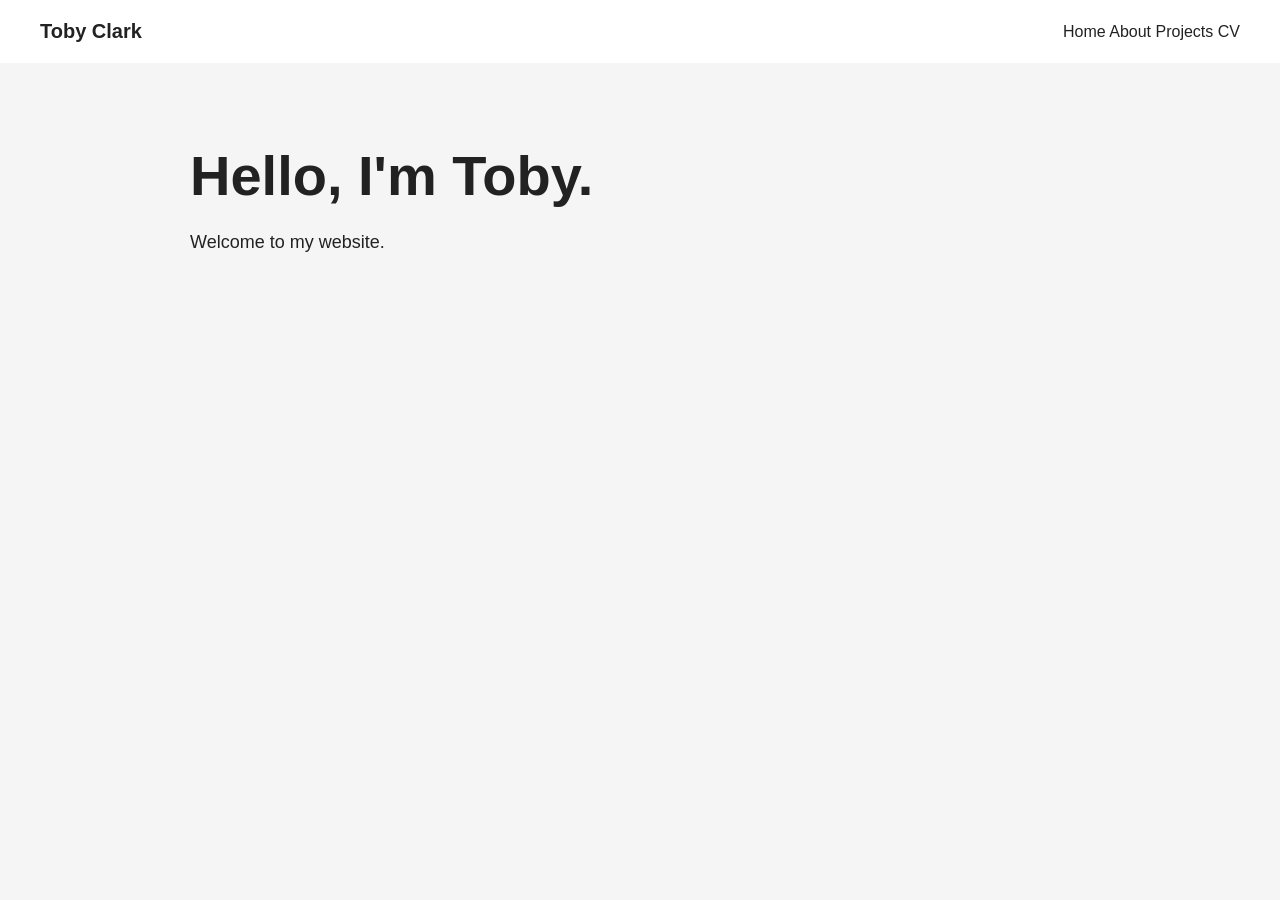
==== index.html @ 396d9fc7 "Add initial website styling" ====
<!DOCTYPE html>
<html lang="en">
<head>
    <meta charset="UTF-8">
    <meta name="viewport" content="width=device-width, initial-scale=1.0">
    <title>Toby Clark</title>
    
    <link rel="stylesheet" href="css/style.css">
</head>

<body>

    <nav>
        <a href="index.html">Toby Clark</a>

        <div>
            <a href="index.html">Home</a>
            <a href="about.html">About</a>
            <a href="projects.html">Projects</a>
            <a href="cv.html">CV</a>
        </div>
    </nav>

    <main>

        <h1>Hello, I'm Toby.</h1>

        <p>Welcome to my website.</p>

    </main>

</body>

</html>
---- css/style.css ----
body {
    font-family: Arial, sans-serif;
    margin: 0;
    background-color: #f5f5f5;
    color: #222;
}

nav {
    display: flex;
    justify-content: space-between;
    align-items: center;
    padding: 20px 40px;
    background-color: white;
}

nav a {
    color: #222;
    text-decoration: none;
}

.nav-links a {
    margin-left: 25px;
}

nav > a {
    font-size: 20px;
    font-weight: bold;
}

main {
    max-width: 900px;
    margin: 80px auto;
    padding: 0 30px;
}

h1 {
    font-size: 56px;
    margin-bottom: 20px;
}

p {
    font-size: 18px;
    line-height: 1.6;
}
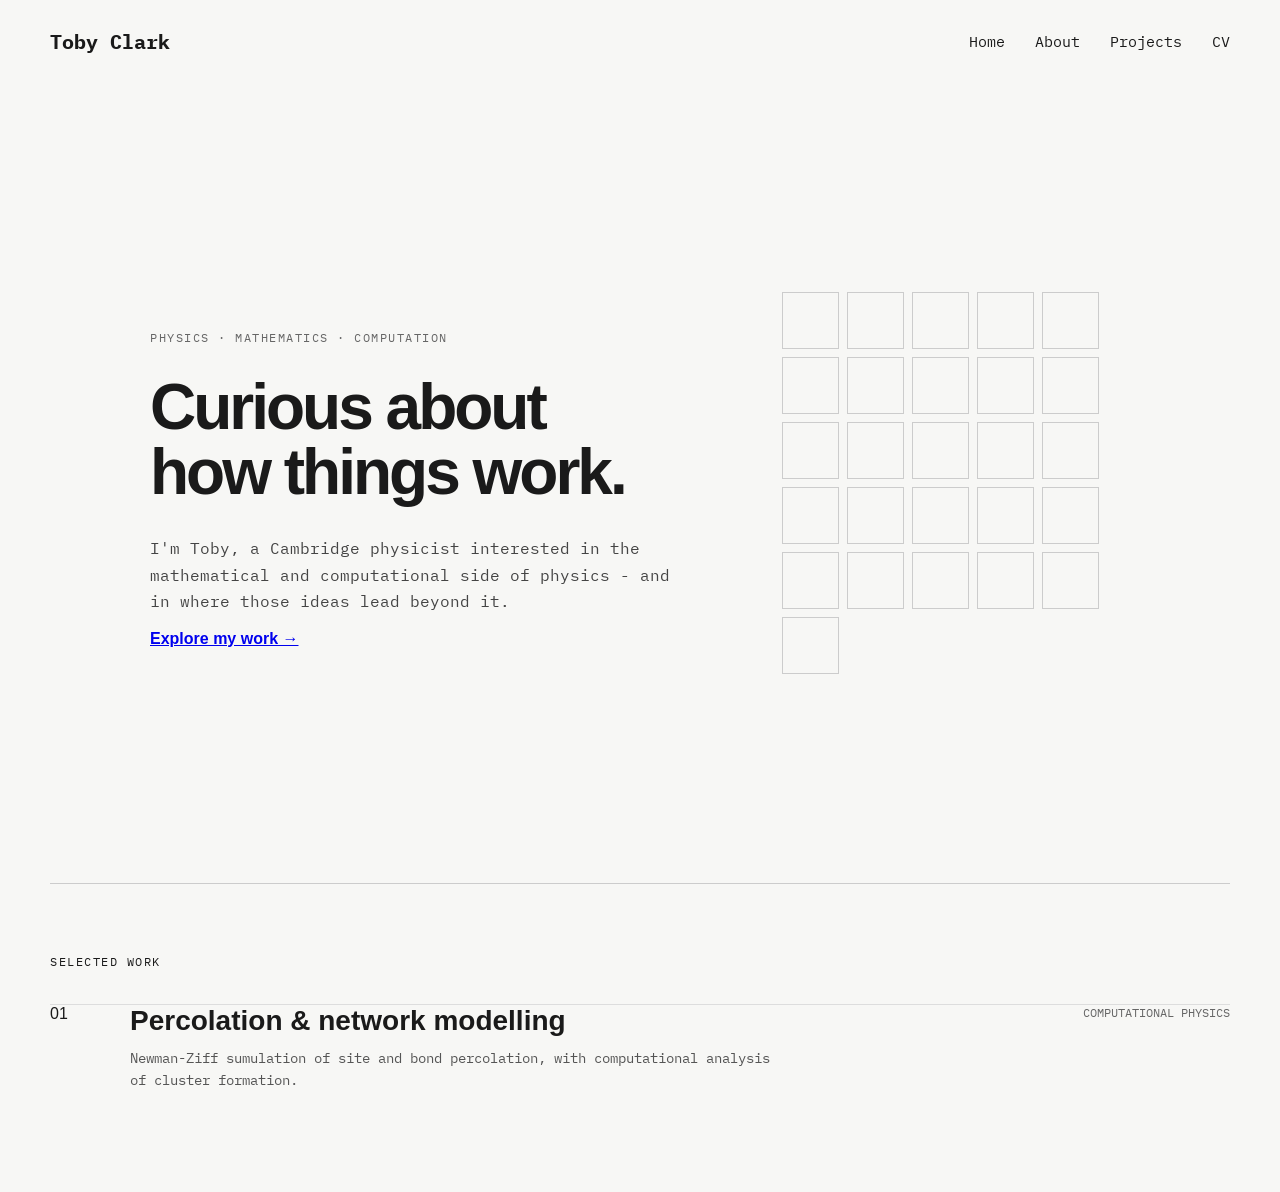
==== commit bd429651: "Refine homepage typography and layout" ====
--- a/index.html
+++ b/index.html
@@ -4,16 +4,16 @@
     <meta charset="UTF-8">
     <meta name="viewport" content="width=device-width, initial-scale=1.0">
     <title>Toby Clark</title>
-    
+
     <link rel="stylesheet" href="css/style.css">
 </head>
 
 <body>
 
     <nav>
-        <a href="index.html">Toby Clark</a>
+        <a href="index.html" class="logo">Toby Clark</a>
 
-        <div>
+        <div class="nav-links">
             <a href="index.html">Home</a>
             <a href="about.html">About</a>
             <a href="projects.html">Projects</a>
@@ -23,11 +23,77 @@
 
     <main>
 
-        <h1>Hello, I'm Toby.</h1>
+        <section class="hero">
 
-        <p>Welcome to my website.</p>
+            <div class="hero-txt">
+
+                <p class="eyebrow">PHYSICS · MATHEMATICS · COMPUTATION</p>
+
+                <h1>Curious about<br>how things work.</h1>
+
+                <p class="intro">I'm Toby, a Cambridge physicist interested in the
+                    mathematical and computational side of physics -
+                    and in where those ideas lead beyond it.
+                </p>
+
+                <a href="projects.html" class="hero-link">
+                    Explore my work →
+                </a>
+
+            </div>
+
+            <div class="hero-visual">
+                <div class="percolation-grid">
+                    <span></span>
+                    <span></span>
+                    <span></span>
+                    <span></span>
+                    <span></span>
+                    <span></span>
+                    <span></span>
+                    <span></span>
+                    <span></span>
+                    <span></span>
+                    <span></span>
+                    <span></span>
+                    <span></span>
+                    <span></span>
+                    <span></span>
+                    <span></span>
+                    <span></span>
+                    <span></span>
+                    <span></span>
+                    <span></span>
+                    <span></span>
+                    <span></span>
+                    <span></span>
+                    <span></span>
+                    <span></span>
+                    <span></span>
+                </div>
+            </div>
+
+        </section>
+
+        <section class="work-preview">
+            <div class="section-label">SELECTED WORK</div>
+
+            <div class="work-item">
+                <div class="work number">01</div>
+                <div>
+                    <h2>Percolation &amp; network modelling</h2>
+                    <p>
+                        Newman-Ziff sumulation of site and bond percolation,
+                        with computational analysis of cluster formation.
+                    </p>
+                </div>
+                <div class="work-type">COMPUTATIONAL PHYSICS</div>
+            </div>
+        </section>
 
     </main>
+
+    <script src="js/percolation.js"></script>
 
 </body>
 
--- a/css/style.css
+++ b/css/style.css
@@ -1,44 +1,155 @@
+@import url('https://fonts.googleapis.com/css2?family=IBM+Plex+Mono:wght@400;500&display=swap');
+
 body {
     font-family: Arial, sans-serif;
     margin: 0;
-    background-color: #f5f5f5;
-    color: #222;
+    background-color: #f7f7f5;
+    color: #1a1a1a;
 }
 
 nav {
     display: flex;
     justify-content: space-between;
     align-items: center;
-    padding: 20px 40px;
-    background-color: white;
+    padding: 28px 50px; 
 }
 
 nav a {
-    color: #222;
+    font-family: 'IBM Plex Mono', monospace;
+    color: #1a1a1a;
     text-decoration: none;
 }
 
-.nav-links a {
-    margin-left: 25px;
-}
-
-nav > a {
+.logo {
     font-size: 20px;
     font-weight: bold;
 }
 
+.nav-links {
+    display: flex;
+    gap: 30px;
+}
+
+.nav-links a {
+    font-size: 15px;
+}
+
 main {
-    max-width: 900px;
-    margin: 80px auto;
-    padding: 0 30px;
+    max-width: 1200px;
+    margin: 0 auto;
+    padding: 0 50px;
+}
+
+.hero {
+    min-height: calc(100vh - 100px);
+    display: flex;
+    align-items: center;
+    justify-content: center;
+    gap: 80px;
+}
+
+.hero-text {
+    max-width: 650px;
+}
+
+.eyebrow {
+    font-family: 'IBM Plex Mono', monospace;
+    font-size: 12px;
+    letter-spacing: 1.5px;
+    margin-bottom: 30px;
+    color: #666;
 }
 
 h1 {
-    font-size: 56px;
-    margin-bottom: 20px;
+    font-size: 64px;
+    line-height: 1.02;
+    letter-spacing: -3px;
+    margin: 0 0 30px 0;
+    font-weight: 700;
 }
 
-p {
-    font-size: 18px;
+.intro {
+    font-family: 'IBM Plex Mono', monospace;
+    font-size: 16px;
+    line-height: 1.65;
+    color: #444;
+    max-width: 520px;
+}
+
+.hero-link {
+    font-size: 16px;
+    font-weight: 600;
+}
+
+.hero-visual {
+    width: 380px;
+    height: 380px;
+    display: flex;
+    align-items: center;
+    justify-content: center;
+}
+
+.percolation-grid {
+    display: grid;
+    grid-template-columns: repeat(5, 1fr);
+    gap: 8px;
+}
+
+.percolation-grid span {
+    width: 55px;
+    height: 55px;
+    border: 1px solid #ccc;
+}
+
+.work-preview {
+    border-top: 1px solid #ccc;
+    padding: 70px 0 100px;
+}
+
+.section-label {
+    font-family: 'IBM Plex Mono', monospace;
+    font-size: 12px;
+    letter-spacing: 1.5px;
+    margin-bottom: 35px;
+}
+
+.work-item {
+    display: grid;
+    grid-template-columns: 50px 1fr auto;
+    gap: 30px;
+    align-items: start;
+    paddingL 25px 0;
+    border-top: 1px solid #ddd;
+}
+
+.work-number,
+.work-type {
+    font-family: 'IBM Plex Mono', monospace;
+    font-size: 12px;
+    color: #666;
+}
+
+.work-item h2 {
+    font-family: Arial, sans-serif;
+    font-size: 28px;
+    margin: 0 0 10px;
+}
+
+.work-item p {
+    font-family: 'IBM Plex Mono', monospace;
+    font-size: 14px;
     line-height: 1.6;
+    color: #555;
+    max-width: 650px;
+    margin: 0;
+}
+
+media (max-width: 700px) {
+    .work-item {
+        grid-template-columns: 35px 1fr;
+    }
+
+    .work-type {
+        grid-column: 2;
+    }
 }
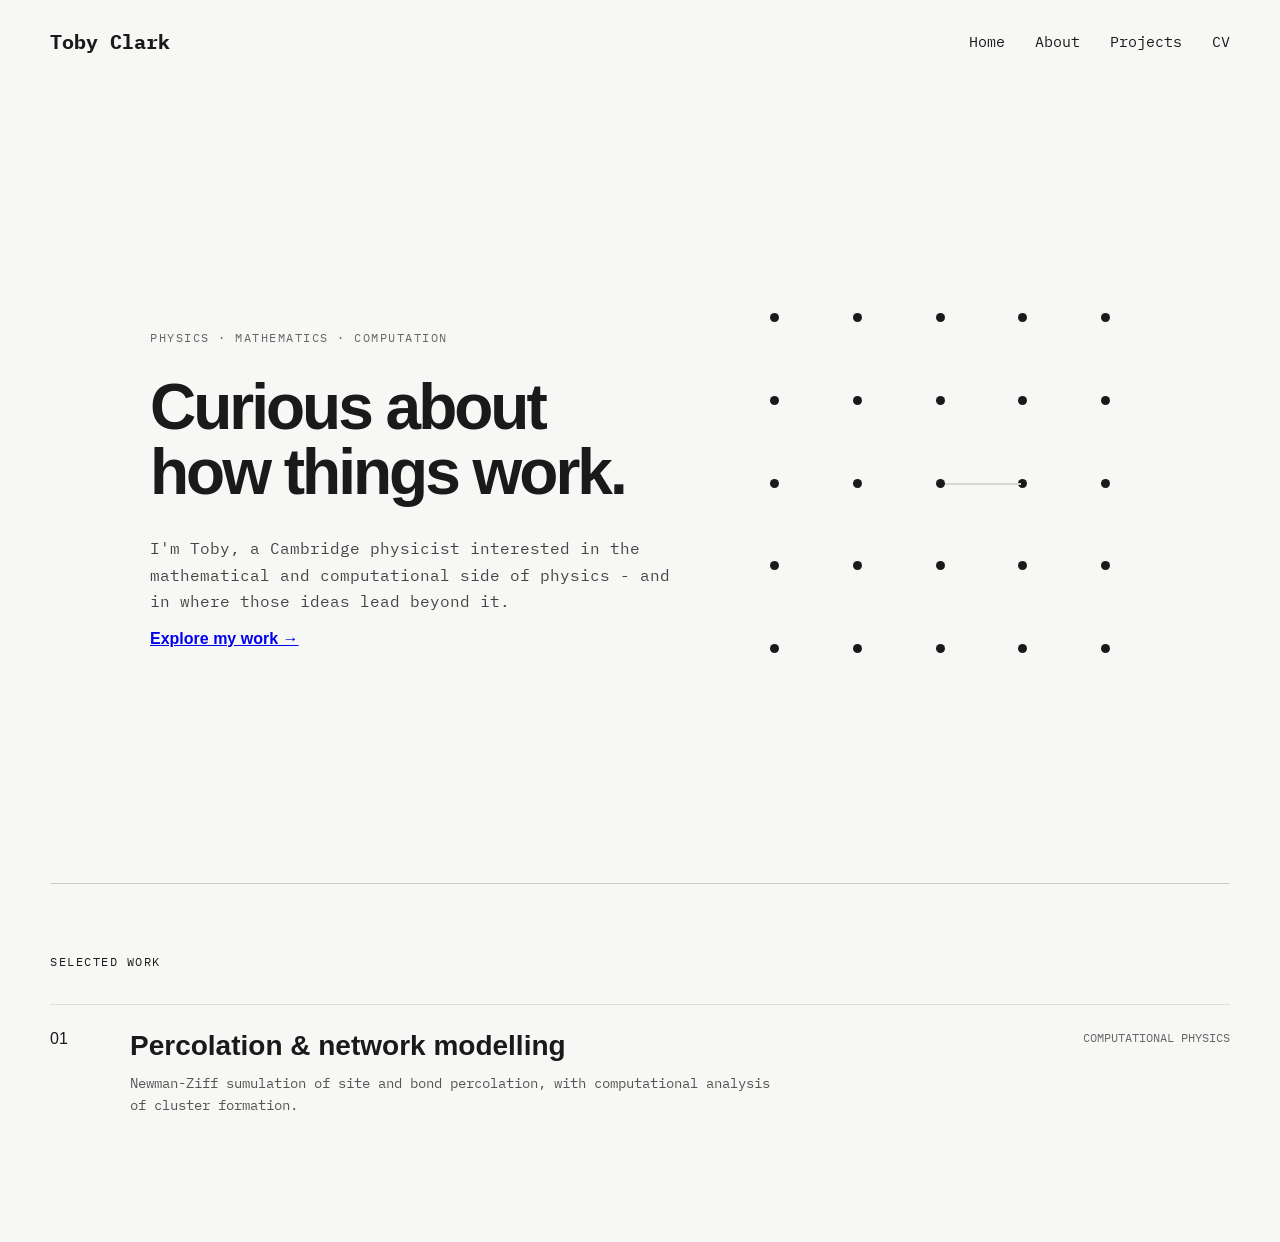
==== commit 22b579b0: "Build percolation simulation model" ====
--- a/index.html
+++ b/index.html
@@ -43,33 +43,49 @@
             </div>
 
             <div class="hero-visual">
-                <div class="percolation-grid">
-                    <span></span>
-                    <span></span>
-                    <span></span>
-                    <span></span>
-                    <span></span>
-                    <span></span>
-                    <span></span>
-                    <span></span>
-                    <span></span>
-                    <span></span>
-                    <span></span>
-                    <span></span>
-                    <span></span>
-                    <span></span>
-                    <span></span>
-                    <span></span>
-                    <span></span>
-                    <span></span>
-                    <span></span>
-                    <span></span>
-                    <span></span>
-                    <span></span>
-                    <span></span>
-                    <span></span>
-                    <span></span>
-                    <span></span>
+
+                <div class="percolation-network">
+
+                    <div class="network-row">
+                        <span></span>
+                        <span></span>
+                        <span></span>
+                        <span></span>
+                        <span></span>
+                    </div>
+
+                    <div class="network-row">
+                        <span></span>
+                        <span></span>
+                        <span></span>
+                        <span></span>
+                        <span></span>
+                    </div>
+
+                    <div class="network-row">
+                        <span></span>
+                        <span></span>
+                        <span></span>
+                        <span></span>
+                        <span></span>
+                    </div>
+
+                    <div class="network-row">
+                        <span></span>
+                        <span></span>
+                        <span></span>
+                        <span></span>
+                        <span></span>
+                    </div>
+
+                    <div class="network-row">
+                        <span></span>
+                        <span></span>
+                        <span></span>
+                        <span></span>
+                        <span></span>
+                    </div>
+
                 </div>
             </div>
 
--- a/css/style.css
+++ b/css/style.css
@@ -89,17 +89,61 @@
     justify-content: center;
 }
 
-.percolation-grid {
-    display: grid;
-    grid-template-columns: repeat(5, 1fr);
-    gap: 8px;
+.percolation-network {
+    width: 340px;
+    height: 340px;
+    display: flex;
+    flex-direction: column;
+    justify-content: space-between;
+    position: relative;
 }
 
-.percolation-grid span {
-    width: 55px;
-    height: 55px;
-    border: 1px solid #ccc;
+.network-row {
+    display: flex;
+    justify-content: space-between;
 }
+
+.network-row span {
+    width: 9px;
+    height: 9px;
+    border-radius: 50%;
+    background: #1a1a1a;
+    display: block;
+    position: relative;
+}
+
+.network-row span.occupied {
+    background: #777;
+}
+
+.bond {
+    position: absolute;
+    width: 76px;
+    height: 2px;
+    background: #d6d6d2;
+}
+
+/*
+.network-row span::after {
+    content: "";
+    position: absolute;
+    width: 76px;
+    height: 1px;
+    background: #d6d6d2;
+    left: 9px;
+    top: 4px;
+}
+
+.network-row span::before {
+    content: "";
+    position: absolute;
+    width: 1px;
+    height: 76px;
+    background: #d6d6d2;
+    left: 4px;
+    top: 9px;
+}
+*/
 
 .work-preview {
     border-top: 1px solid #ccc;
@@ -118,7 +162,7 @@
     grid-template-columns: 50px 1fr auto;
     gap: 30px;
     align-items: start;
-    paddingL 25px 0;
+    padding: 25px 0;
     border-top: 1px solid #ddd;
 }
 
@@ -144,7 +188,7 @@
     margin: 0;
 }
 
-media (max-width: 700px) {
+@media (max-width: 700px) {
     .work-item {
         grid-template-columns: 35px 1fr;
     }
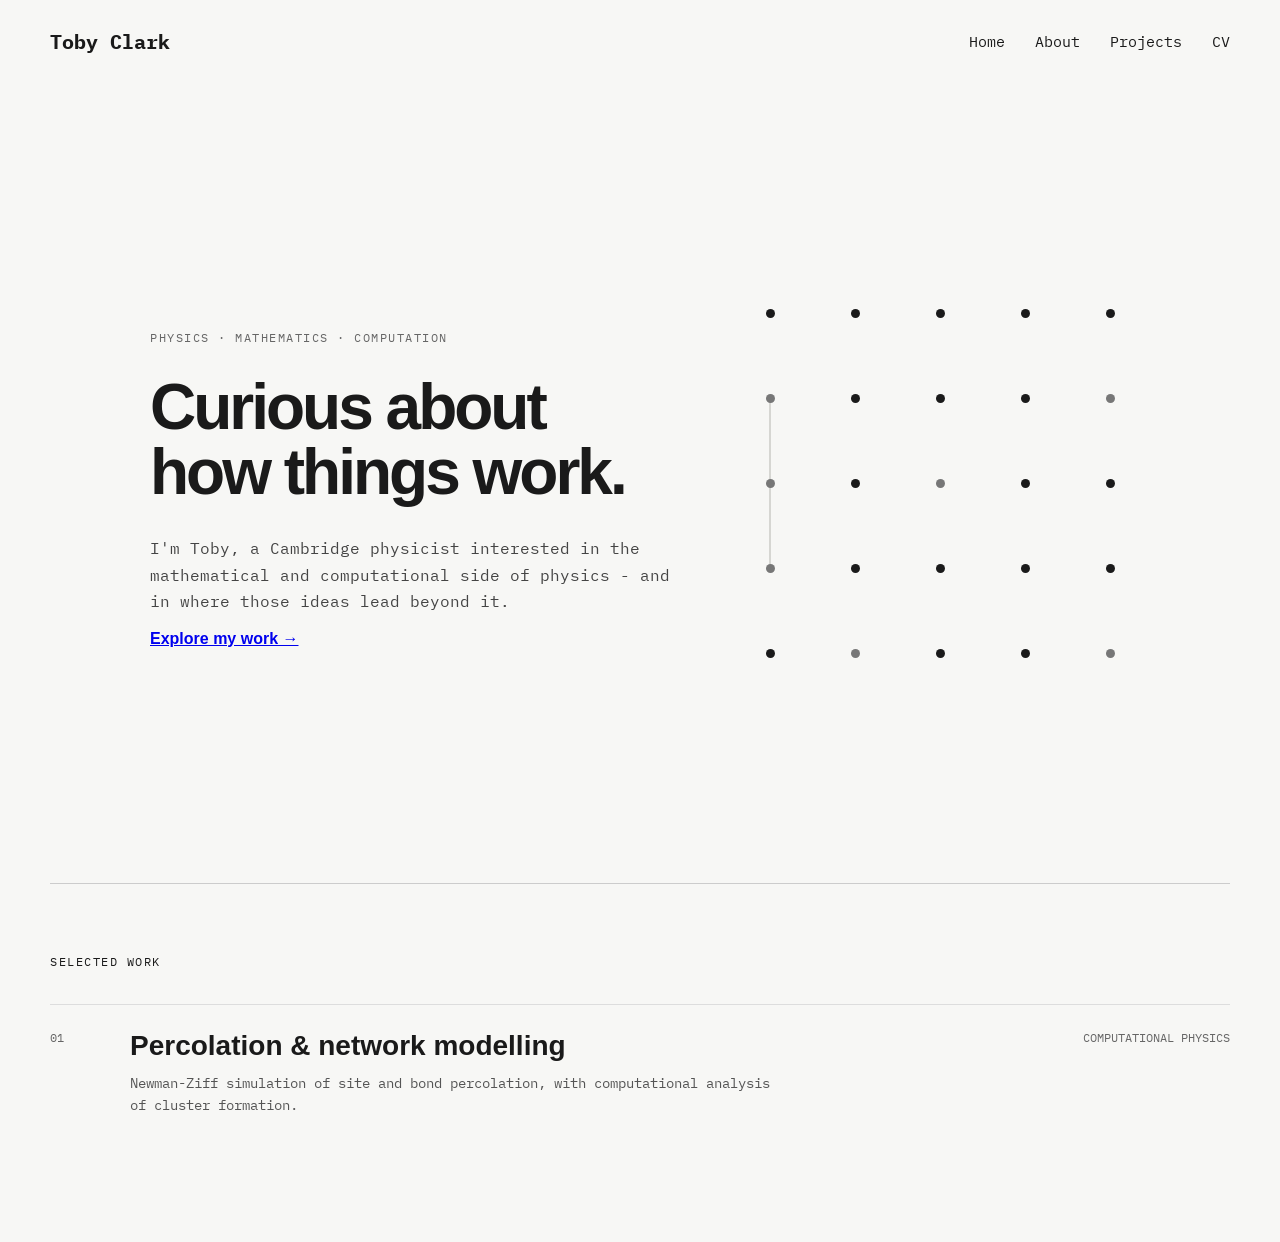
==== commit 29b2602c: "Adjusted CSS to better fit mobile screens" ====
--- a/index.html
+++ b/index.html
@@ -25,7 +25,7 @@
 
         <section class="hero">
 
-            <div class="hero-txt">
+            <div class="hero-text">
 
                 <p class="eyebrow">PHYSICS · MATHEMATICS · COMPUTATION</p>
 
@@ -95,11 +95,11 @@
             <div class="section-label">SELECTED WORK</div>
 
             <div class="work-item">
-                <div class="work number">01</div>
+                <div class="work-number">01</div>
                 <div>
                     <h2>Percolation &amp; network modelling</h2>
                     <p>
-                        Newman-Ziff sumulation of site and bond percolation,
+                        Newman-Ziff simulation of site and bond percolation,
                         with computational analysis of cluster formation.
                     </p>
                 </div>
--- a/css/style.css
+++ b/css/style.css
@@ -90,8 +90,8 @@
 }
 
 .percolation-network {
-    width: 340px;
-    height: 340px;
+    width: 349px;
+    height: 349px;
     display: flex;
     flex-direction: column;
     justify-content: space-between;
@@ -99,8 +99,7 @@
 }
 
 .network-row {
-    display: flex;
-    justify-content: space-between;
+    display: contents;
 }
 
 .network-row span {
@@ -109,41 +108,59 @@
     border-radius: 50%;
     background: #1a1a1a;
     display: block;
-    position: relative;
+    position: absolute;
+    z-index: 2;
 }
 
 .network-row span.occupied {
     background: #777;
 }
 
+.network-row:nth-child(1) span {
+    top: 0;
+}
+
+.network-row:nth-child(2) span {
+    top: 85px;
+}
+
+.network-row:nth-child(3) span {
+    top: 170px;
+}
+
+.network-row:nth-child(4) span {
+    top: 255px;
+}
+
+.network-row:nth-child(5) span {
+    top: 340px;
+}
+
+.network-row span:nth-child(1) {
+    left: 0;
+}
+
+.network-row span:nth-child(2) {
+    left: 85px;
+}
+
+.network-row span:nth-child(3) {
+    left: 170px;
+}
+
+.network-row span:nth-child(4) {
+    left: 255px;
+}
+
+.network-row span:nth-child(5) {
+    left: 340px;
+}
+
 .bond {
     position: absolute;
-    width: 76px;
-    height: 2px;
     background: #d6d6d2;
-}
-
-/*
-.network-row span::after {
-    content: "";
-    position: absolute;
-    width: 76px;
-    height: 1px;
-    background: #d6d6d2;
-    left: 9px;
-    top: 4px;
-}
-
-.network-row span::before {
-    content: "";
-    position: absolute;
-    width: 1px;
-    height: 76px;
-    background: #d6d6d2;
-    left: 4px;
-    top: 9px;
-}
-*/
+    z-index: 1;
+}
 
 .work-preview {
     border-top: 1px solid #ccc;
@@ -188,7 +205,40 @@
     margin: 0;
 }
 
-@media (max-width: 700px) {
+@media (max-width: 800px) {
+    nav {
+        padding: 25px 25px;
+    }
+
+    .nav-links {
+        gap: 16px;
+    }
+
+    main {
+        padding: 0 25px;
+    }
+
+    .hero {
+        min-height: auto;
+        flex-direction: column;
+        align-items: flex-start;
+        gap: 50px;
+        padding: 80px 0;
+    }
+
+    .hero-text {
+        max-width: 100%;
+    }
+
+    h1 {
+        font-size: 48px;
+        letter-spacing: -2px;
+    }
+
+    .hero-visual {
+        width: 100%;
+    }
+
     .work-item {
         grid-template-columns: 35px 1fr;
     }
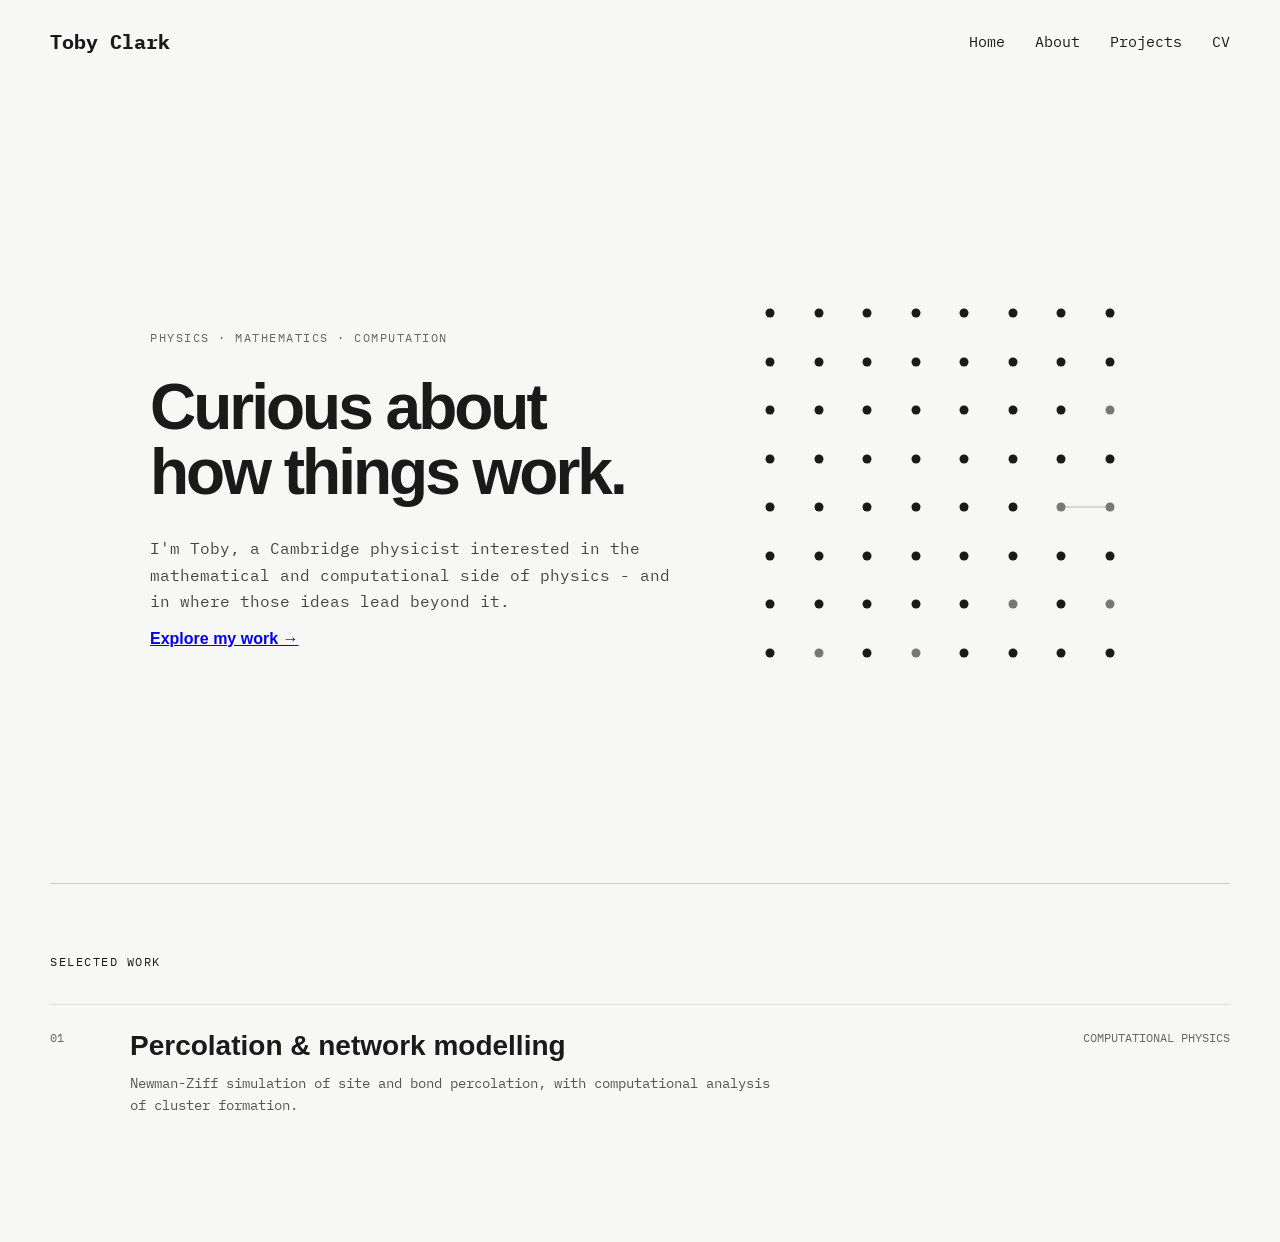
==== commit 0a3cdda9: "Made percolation network more modular/adaptable" ====
--- a/index.html
+++ b/index.html
@@ -44,49 +44,8 @@
 
             <div class="hero-visual">
 
-                <div class="percolation-network">
-
-                    <div class="network-row">
-                        <span></span>
-                        <span></span>
-                        <span></span>
-                        <span></span>
-                        <span></span>
-                    </div>
-
-                    <div class="network-row">
-                        <span></span>
-                        <span></span>
-                        <span></span>
-                        <span></span>
-                        <span></span>
-                    </div>
-
-                    <div class="network-row">
-                        <span></span>
-                        <span></span>
-                        <span></span>
-                        <span></span>
-                        <span></span>
-                    </div>
-
-                    <div class="network-row">
-                        <span></span>
-                        <span></span>
-                        <span></span>
-                        <span></span>
-                        <span></span>
-                    </div>
-
-                    <div class="network-row">
-                        <span></span>
-                        <span></span>
-                        <span></span>
-                        <span></span>
-                        <span></span>
-                    </div>
-
-                </div>
+                <div class="percolation-network"></div>
+                
             </div>
 
         </section>
--- a/css/style.css
+++ b/css/style.css
@@ -90,70 +90,26 @@
 }
 
 .percolation-network {
+    --site-size: 9px;
+
     width: 349px;
     height: 349px;
-    display: flex;
-    flex-direction: column;
-    justify-content: space-between;
     position: relative;
 }
 
-.network-row {
-    display: contents;
-}
-
-.network-row span {
-    width: 9px;
-    height: 9px;
+.site {
+    display: block;
+    width: var(--site-size);
+    height: var(--site-size);
     border-radius: 50%;
     background: #1a1a1a;
-    display: block;
     position: absolute;
     z-index: 2;
-}
-
-.network-row span.occupied {
+    transform: translate(-50%, -50%);
+}
+
+.site.occupied {
     background: #777;
-}
-
-.network-row:nth-child(1) span {
-    top: 0;
-}
-
-.network-row:nth-child(2) span {
-    top: 85px;
-}
-
-.network-row:nth-child(3) span {
-    top: 170px;
-}
-
-.network-row:nth-child(4) span {
-    top: 255px;
-}
-
-.network-row:nth-child(5) span {
-    top: 340px;
-}
-
-.network-row span:nth-child(1) {
-    left: 0;
-}
-
-.network-row span:nth-child(2) {
-    left: 85px;
-}
-
-.network-row span:nth-child(3) {
-    left: 170px;
-}
-
-.network-row span:nth-child(4) {
-    left: 255px;
-}
-
-.network-row span:nth-child(5) {
-    left: 340px;
 }
 
 .bond {
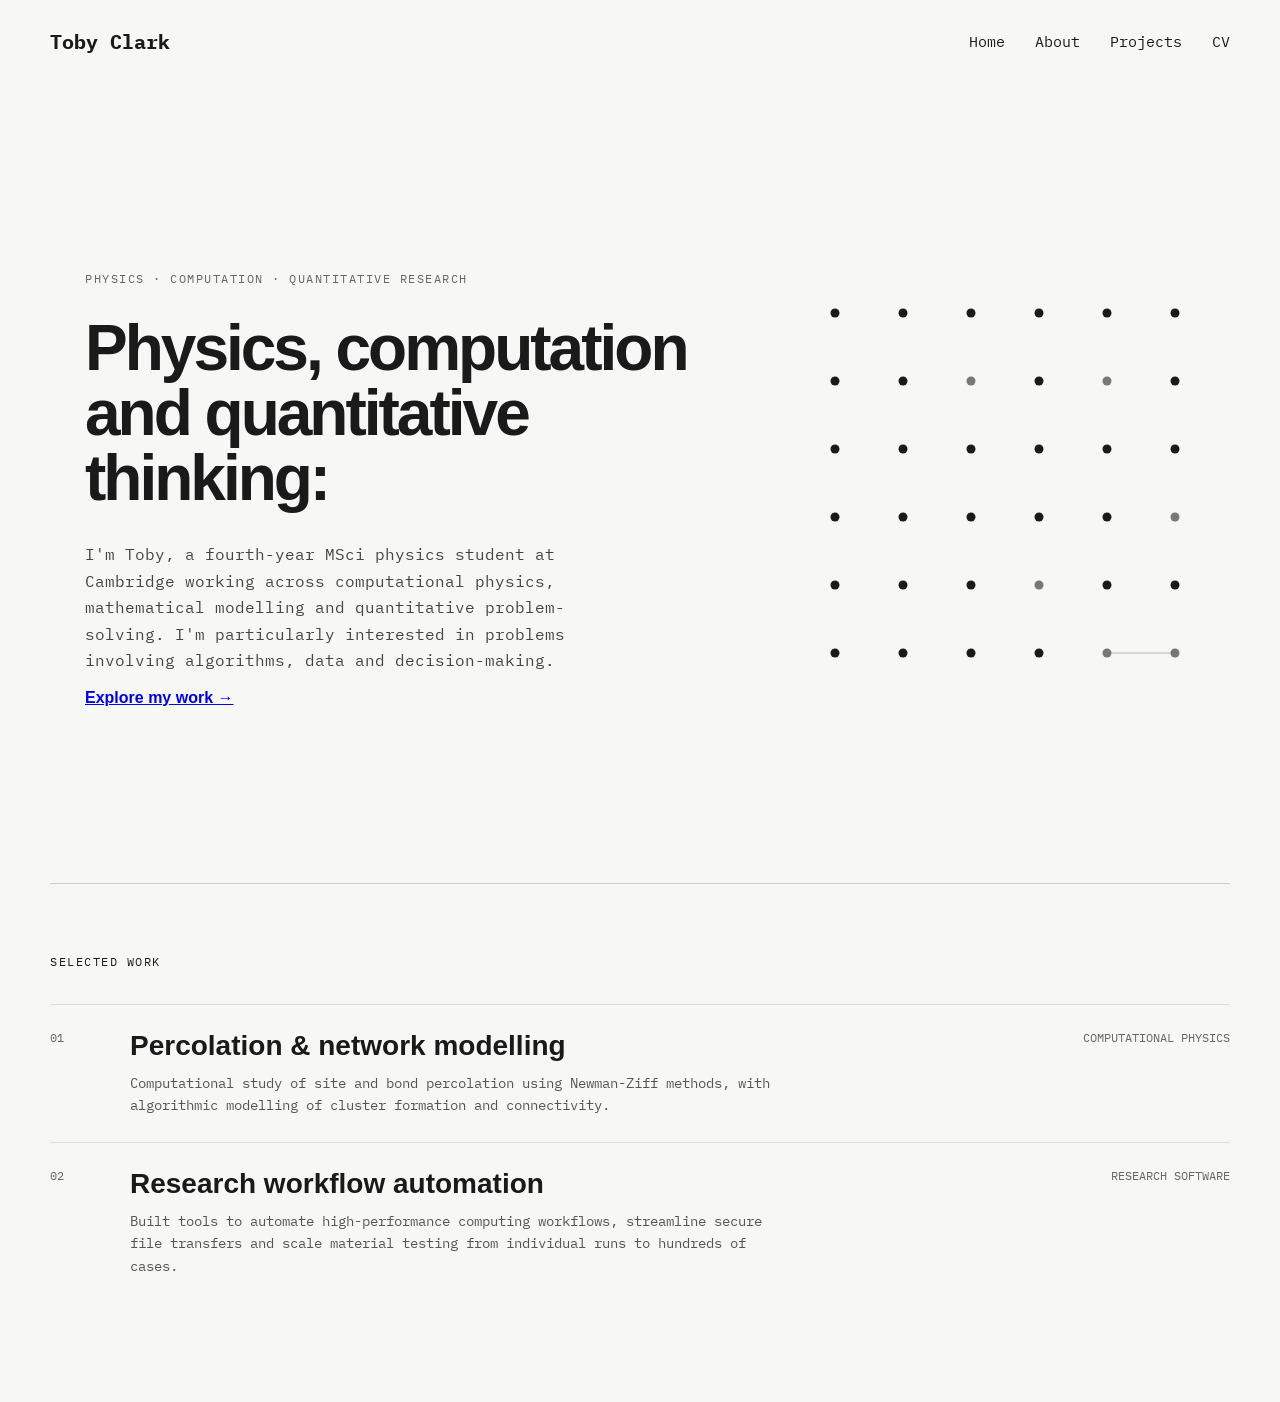
==== commit ecf9c00b: "Updated the text and project descriptions" ====
--- a/index.html
+++ b/index.html
@@ -27,14 +27,16 @@
 
             <div class="hero-text">
 
-                <p class="eyebrow">PHYSICS · MATHEMATICS · COMPUTATION</p>
+                <p class="eyebrow">PHYSICS · COMPUTATION · QUANTITATIVE RESEARCH</p>
 
-                <h1>Curious about<br>how things work.</h1>
+                <h1>Physics, computation<br>and quantitative thinking:</h1>
 
-                <p class="intro">I'm Toby, a Cambridge physicist interested in the
-                    mathematical and computational side of physics -
-                    and in where those ideas lead beyond it.
-                </p>
+                <p class="intro">
+                I'm Toby, a fourth-year MSci physics student at 
+                Cambridge working across computational physics, 
+                mathematical modelling and quantitative problem-
+                solving. I'm particularly interested in problems 
+                involving algorithms, data and decision-making. </p>
 
                 <a href="projects.html" class="hero-link">
                     Explore my work →
@@ -45,7 +47,7 @@
             <div class="hero-visual">
 
                 <div class="percolation-network"></div>
-                
+
             </div>
 
         </section>
@@ -53,17 +55,34 @@
         <section class="work-preview">
             <div class="section-label">SELECTED WORK</div>
 
-            <div class="work-item">
+            <a href="projects.html#percolation" class="work-item">
                 <div class="work-number">01</div>
-                <div>
+
+                <div class="work-content">
                     <h2>Percolation &amp; network modelling</h2>
+
+                    <p> Computational study of site and bond percolation using
+                    Newman-Ziff methods, with algorithmic modelling of cluster
+                    formation and connectivity.</p>
+                </div>
+
+                <div class="work-type">COMPUTATIONAL PHYSICS</div>
+            </a>
+
+            <a href="projects.html#hpc-automation" class="work-item">
+                <div class="work-number">02</div>
+
+                <div class="work-content">
+                    <h2>Research workflow automation</h2>
                     <p>
-                        Newman-Ziff simulation of site and bond percolation,
-                        with computational analysis of cluster formation.
+                        Built tools to automate high-performance computing workflows,
+                        streamline secure file transfers and scale material testing
+                        from individual runs to hundreds of cases.
                     </p>
                 </div>
-                <div class="work-type">COMPUTATIONAL PHYSICS</div>
-            </div>
+
+                <div class="work-type">RESEARCH SOFTWARE</div>
+            </a>
         </section>
 
     </main>
--- a/css/style.css
+++ b/css/style.css
@@ -95,6 +95,11 @@
     width: 349px;
     height: 349px;
     position: relative;
+    transition: opacity 0.4s ease;
+}
+
+.percolation-network.resetting {
+    opacity: 0;
 }
 
 .site {
@@ -137,6 +142,35 @@
     align-items: start;
     padding: 25px 0;
     border-top: 1px solid #ddd;
+
+    color: inherit;
+    text-decoration: none;
+
+    transition:
+        padding-left 0.2s ease,
+        border-color 0.2s ease;
+}
+
+.work-item:hover {
+    padding-left: 12px;
+    border-color: #999;
+}
+
+.work-item:focus-visible {
+    outline: 2px solid #1a1a1a;
+    outline-offset: 6px;
+}
+
+.work-item h2 {
+    font-family: Arial, sans-serif;
+    font-size: 28px;
+    margin: 0 0 10px;
+
+    transition: opacity 0.2s ease;
+}
+
+.work-item:hover h2 {
+    opacity: 0.65;
 }
 
 .work-number,
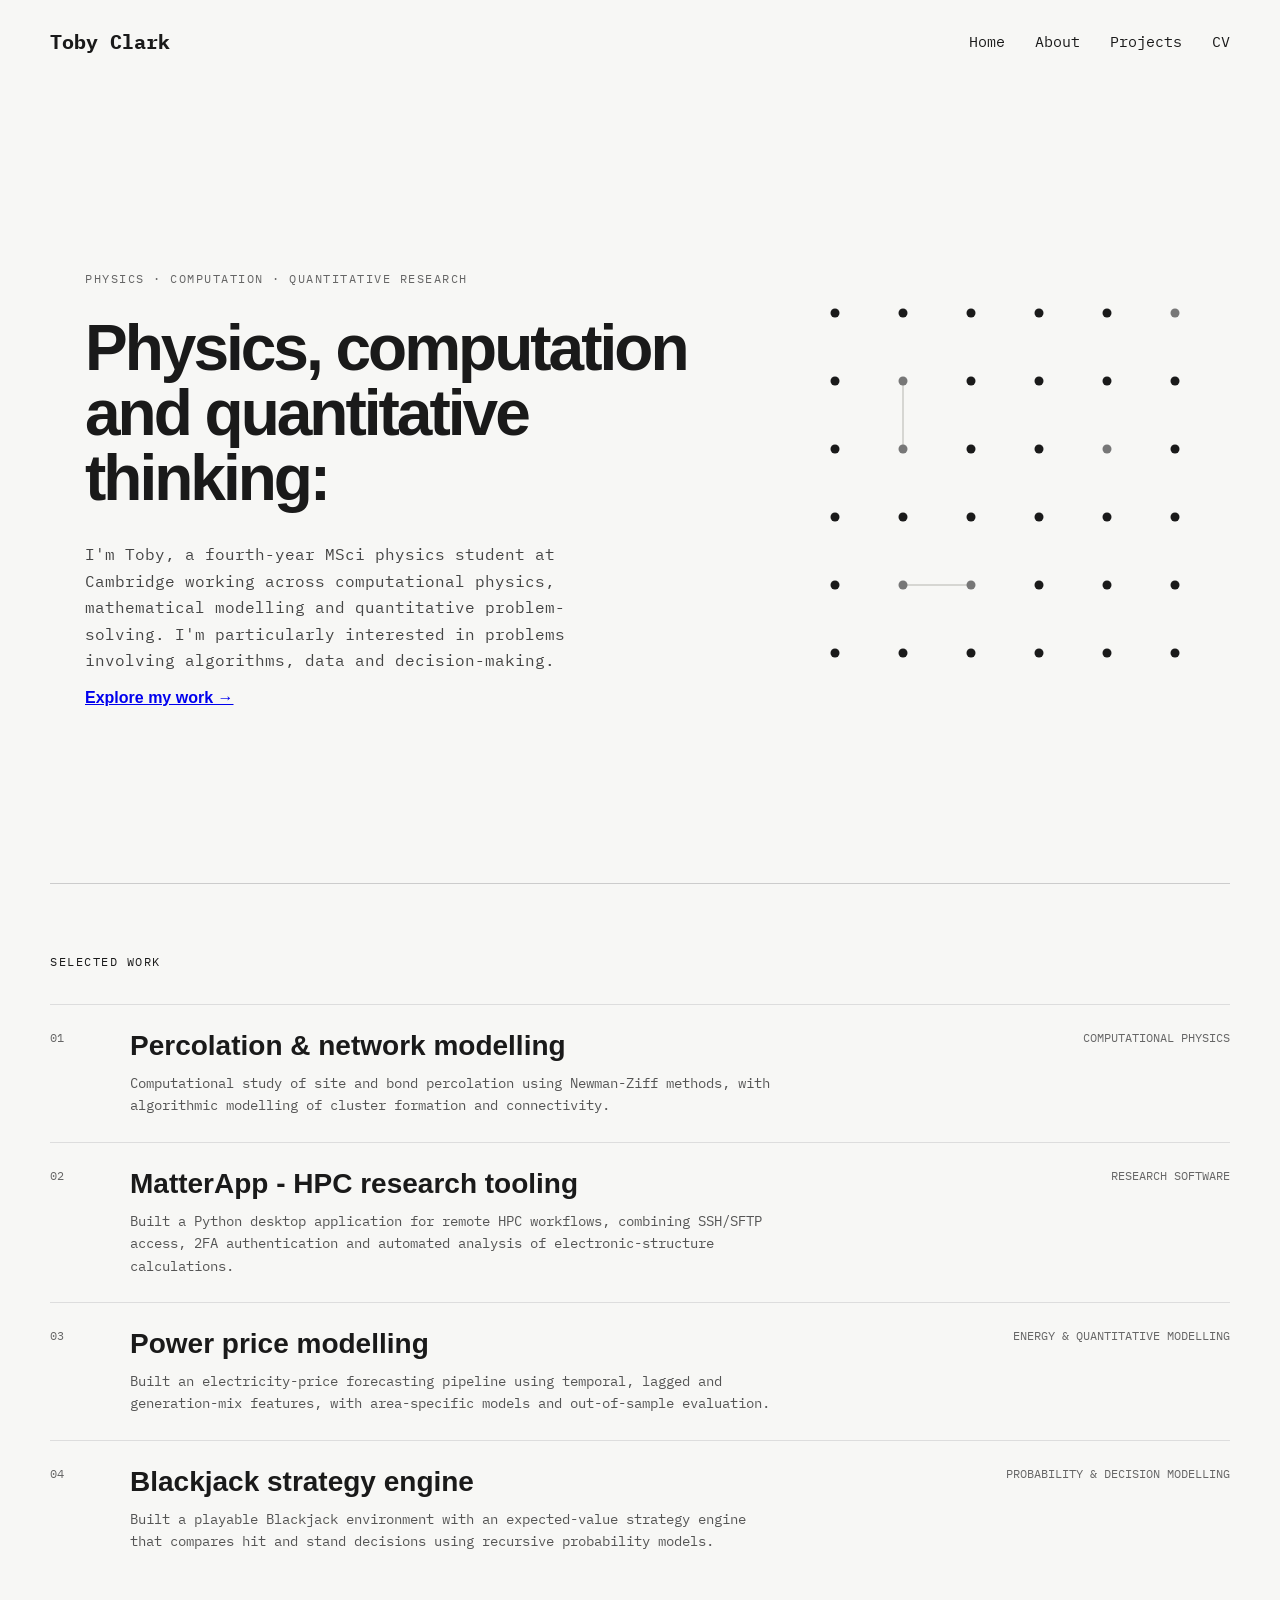
==== commit b49d54ed: "Polish homepage and expand selected work" ====
--- a/index.html
+++ b/index.html
@@ -69,19 +69,49 @@
                 <div class="work-type">COMPUTATIONAL PHYSICS</div>
             </a>
 
-            <a href="projects.html#hpc-automation" class="work-item">
+            <a href="projects.html#matter-app" class="work-item">
                 <div class="work-number">02</div>
 
                 <div class="work-content">
-                    <h2>Research workflow automation</h2>
+                    <h2>MatterApp - HPC research tooling</h2>
                     <p>
-                        Built tools to automate high-performance computing workflows,
-                        streamline secure file transfers and scale material testing
-                        from individual runs to hundreds of cases.
+                        Built a Python desktop application for remote HPC workflows,
+                        combining SSH/SFTP access, 2FA authentication and automated 
+                        analysis of electronic-structure calculations.
                     </p>
                 </div>
 
                 <div class="work-type">RESEARCH SOFTWARE</div>
+            </a>
+
+            <a href="projects.html#power-price-modelling" class="work-item">
+                <div class="work-number">03</div>
+
+                <div class="work-content">
+                    <h2>Power price modelling</h2>
+
+                    <p>
+                        Built an electricity-price forecasting pipeline using temporal,
+                        lagged and generation-mix features, with area-specific models and
+                        out-of-sample evaluation.
+                    </p>
+                </div>
+
+                <div class="work-type">ENERGY &amp; QUANTITATIVE MODELLING</div>
+            </a>
+
+            <a href="projects.html#blackjack" class="work-item">
+                <div class="work-number">04</div>
+
+                <div class="work-content">
+                    <h2>Blackjack strategy engine</h2>
+                    <p>
+                        Built a playable Blackjack environment with an expected-value strategy
+                        engine that compares hit and stand decisions using recursive probability models.
+                    </p>
+                </div>
+
+                <div class="work-type">PROBABILITY &amp; DECISION MODELLING</div>
             </a>
         </section>
 
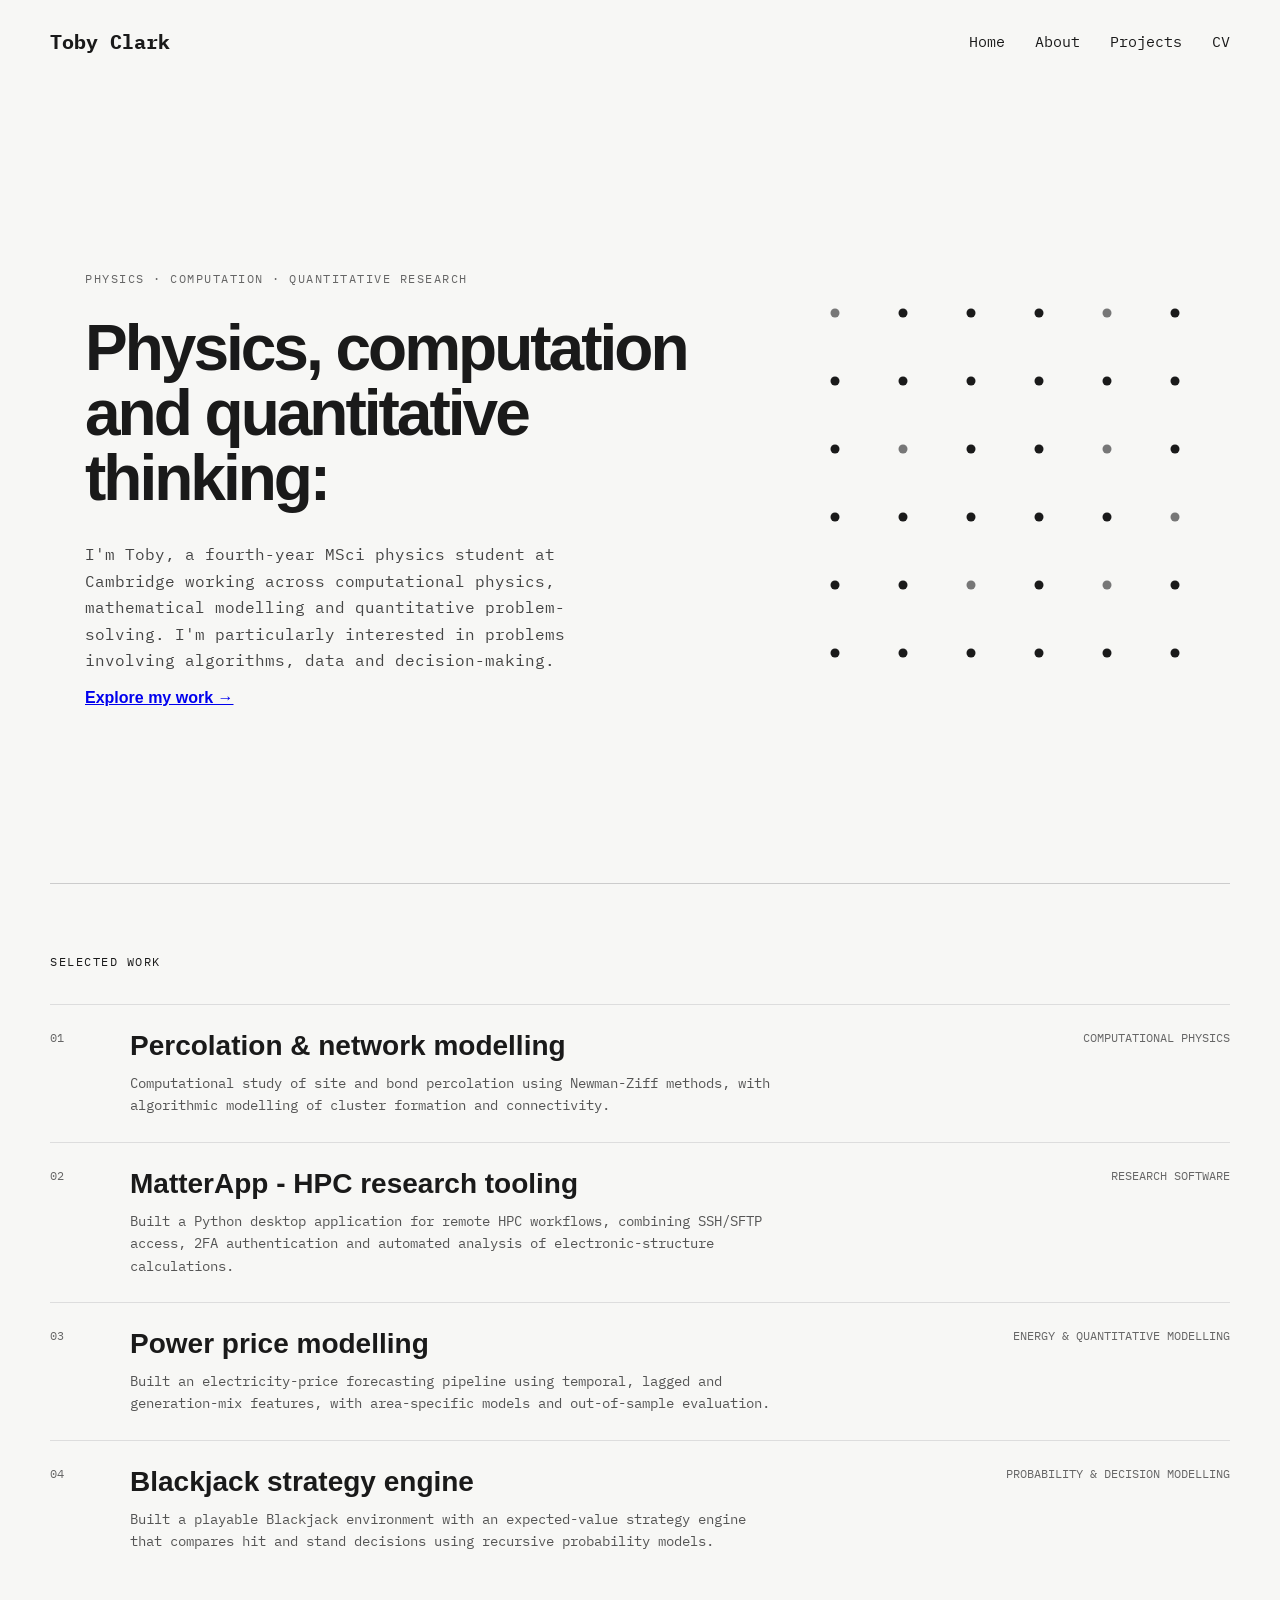
==== commit b5aba406: "Updated projects page and began listing project details sections" ====
--- a/index.html
+++ b/index.html
@@ -84,7 +84,7 @@
                 <div class="work-type">RESEARCH SOFTWARE</div>
             </a>
 
-            <a href="projects.html#power-price-modelling" class="work-item">
+            <a href="projects.html#power-modelling" class="work-item">
                 <div class="work-number">03</div>
 
                 <div class="work-content">
--- a/css/style.css
+++ b/css/style.css
@@ -195,6 +195,195 @@
     margin: 0;
 }
 
+.projects-page {
+    padding-top: 90px;
+    padding-bottom: 120px;
+}
+
+.projects-header {
+    max-width: 700px;
+    margin-bottom: 90px;
+}
+
+.projects-header h1 {
+    margin-bottom: 25px;
+}
+
+.projects-intro {
+    font-family: 'IBM Plex Mono', monospace;
+    font-size: 16px;
+    line-height: 1.7;
+    color: #555;
+    max-width: 600px;
+}
+
+.project-list {
+    border-top: 1px solid #ccc;
+}
+
+.project-card {
+    display: grid;
+    grid-template-columns: 60px 1fr;
+    gap: 40px;
+
+    padding: 55px 0;
+    border-bottom: 1px solid #ddd;
+}
+
+.project-number {
+    font-family: 'IBM Plex Mono', monospace;
+    font-size: 12px;
+    color: #777;
+    padding-top: 6px;
+}
+
+.project-content {
+    max-width: 760px;
+}
+
+.project-type {
+    font-family: 'IBM Plex Mono', monospace;
+    font-size: 11px;
+    letter-spacing: 1.4px;
+    color: #777;
+    margin: 0 0 15px;
+}
+
+.project-card h2 {
+    font-size: 36px;
+    letter-spacing: -1.5px;
+    margin: 0 0 18px;
+}
+
+.project-summary {
+    font-family: 'IBM Plex Mono', monospace;
+    font-size: 14px;
+    line-height: 1.7;
+    color: #555;
+    max-width: 650px;
+    margin-bottom: 20px;
+}
+
+.project-link {
+    font-family: 'IBM Plex Mono', monospace;
+    font-size: 13px;
+    font-weight: 500;
+    color: #1a1a1a;
+    text-decoration: none;
+}
+
+.project-link:hover {
+    text-decoration: underline;
+}
+
+.project-details {
+    padding-top: 100px;
+}
+
+.project-detail {
+    padding: 90px 0;
+    border-top: 1px solid #ccc;
+}
+
+.project-detail-header {
+    max-width: 760px;
+    margin-bottom: 45px;
+}
+
+.project-detail-label {
+    font-family: 'IBM Plex Mono', monospace;
+    font-size: 11px;
+    letter-spacing: 1.4px;
+    color:#777;
+    margin: 0 0 14px;
+}
+
+.project-detail-header h2 {
+    font-size: 44px;
+    letter-spacing: -2px;
+    margin: 0;
+}
+
+.project-detail-grid {
+    display: grid;
+    grid-template-columns: minmax(0, 1fr) 280px;
+    gap: 70px;
+    align-items: start;
+}
+
+.project-detail-main {
+    max-width: 760px;
+}
+
+.project-detail-intro {
+    font-size: 24px;
+    line-height: 1.45;
+    margin: 0 0 35px;
+}
+
+.project-detail-section {
+    margin-bottom: 35px;
+}
+
+.project-detail-section h3 {
+    font-family: 'IBM Plex Mono', monospace;
+    font-size: 12px;
+    letter-spacing: 1.3px;
+    color: #777;
+    margin: 0 0 12px;
+}
+
+.project-detail-section p {
+    font-family: 'IBM Plex Mono', monospace;
+    font-size: 14px;
+    line-height: 1.75;
+    color: #555;
+    margin: 0;
+    max-width: 680px;
+}
+
+.project-detail-side {
+    display: flex;
+    flex-direction: column;
+    gap: 25px;
+}
+
+.project-meta-block {
+    border-top: 1px solid #ddd;
+    padding-top: 14px;
+}
+
+.project-meta-label {
+    font-family: 'IBM Plex Mono', monospace;
+    font-size: 11px;
+    letter-spacing: 1.3px;
+    color: #777;
+    margin: 0 0 10px;
+}
+
+.project-meta-text {
+    font-family: 'IBM Plex Mono', monospace;
+    font-size: 13px;
+    line-height: 1.7;
+    color: #555;
+    margin: 0;
+}
+
+.project-visual-placeholder {
+    font-family: 'IBM Plex Mono', monospace;
+    font-size: 13px;
+    line-height: 1.6;
+    color: #666;
+    background: #f0f0ec;
+    border: 1px solid #ddd;
+    padding: 22px;
+    min-height: 140px;
+    display: flex;
+    align-items: center;
+}
+
+
+
 @media (max-width: 800px) {
     nav {
         padding: 25px 25px;
@@ -236,4 +425,44 @@
     .work-type {
         grid-column: 2;
     }
+
+    .projects-page {
+        padding-top: 60px;
+    }
+
+    .projects-header {
+        margin-bottom: 60px;
+    }
+
+    .project-card {
+        grid-template-columns: 35px 1fr;
+        gap: 20px;
+        padding: 40px 0;
+    }
+
+    .project-card h2 {
+        font-size: 28px;
+    }
+
+    .project-details {
+        padding-top: 70px;
+    }
+
+    .project-detail {
+        padding: 60px 0;
+    }
+
+    .project-detail-header h2 {
+        font-size: 32px;
+        letter-spacing: -1px;
+    }
+
+    .project-detail-grid {
+        grid-template-columns: 1fr;
+        gap: 35px;
+    }
+
+    .project-detail-intro {
+        font-size: 20px;
+    }
 }
